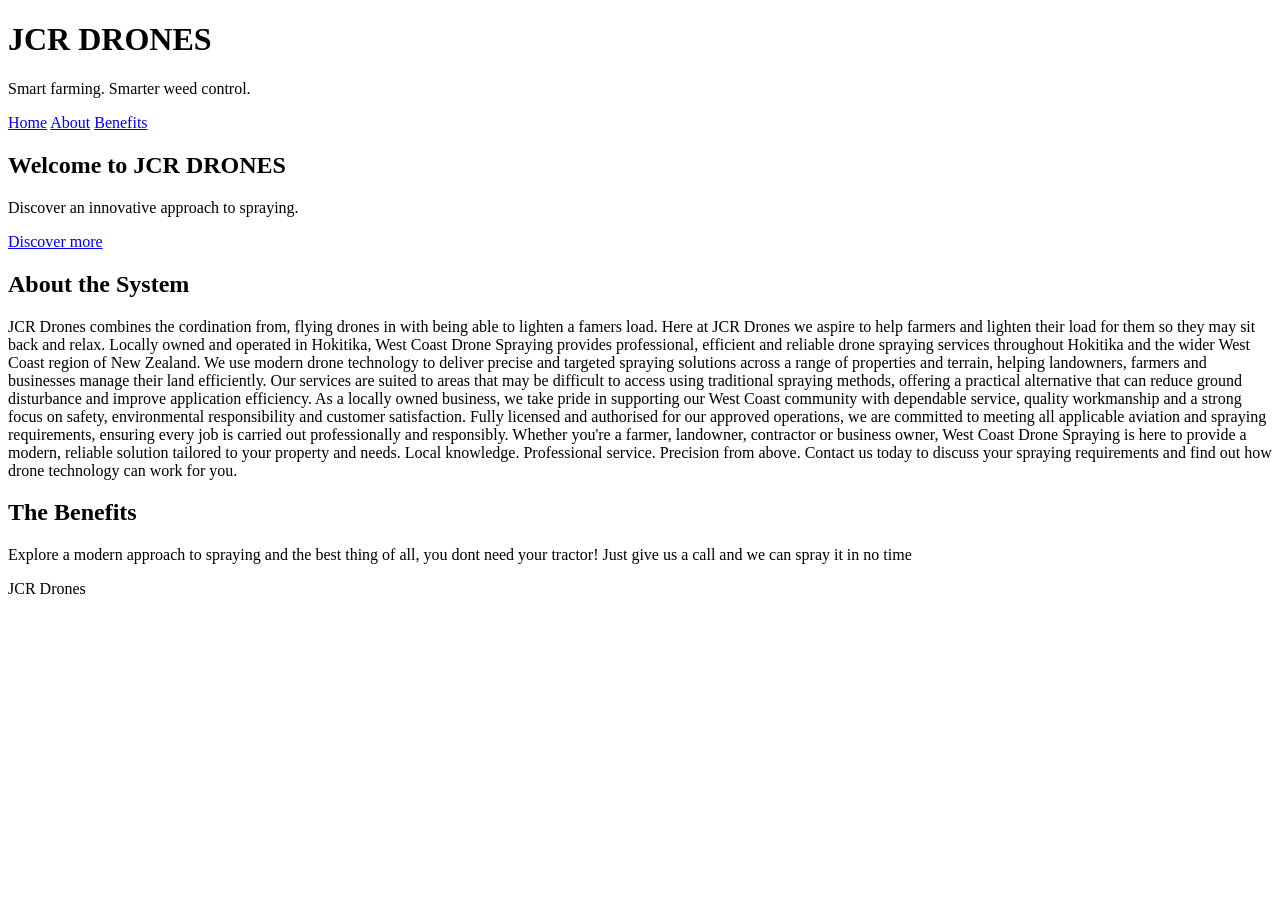
==== Index.html @ 0aa04516 "Add files via upload" ====
<!DOCTYPE html>
<html lang="en">
<head>
    <meta charset="UTF-8">
    <meta name="viewport" content="width=device-width, initial-scale=1.0">
    <title>JCR Drones</title>
    <link rel="stylesheet" href="style.css">
</head>
<body>

    <header>
        <h1>JCR DRONES</h1>
        <p>Smart farming. Smarter weed control.</p>
    </header>

    <nav>
        <a href="#home">Home</a>
        <a href="#about">About</a>
        <a href="#benefits">Benefits</a>
    </nav>

    <section id="home" class="hero">
        <h2>Welcome to JCR DRONES</h2>
        <p>Discover an innovative approach to spraying.</p>
        <a class="button" href="#about">Discover more</a>
    </section>

    <section id="about">
        <h2>About the System</h2>
        <p>
            JCR Drones combines the cordination from, flying drones in with being able to lighten a famers load.
            Here at JCR Drones we aspire to help farmers and lighten their load for them so they may sit back and relax.
			Locally owned and operated in Hokitika, West Coast Drone Spraying provides professional, efficient and reliable drone spraying services throughout Hokitika and the wider West Coast region of New Zealand.

We use modern drone technology to deliver precise and targeted spraying solutions across a range of properties and terrain, helping landowners, farmers and businesses manage their land efficiently. Our services are suited to areas that may be difficult to access using traditional spraying methods, offering a practical alternative that can reduce ground disturbance and improve application efficiency.

As a locally owned business, we take pride in supporting our West Coast community with dependable service, quality workmanship and a strong focus on safety, environmental responsibility and customer satisfaction.

Fully licensed and authorised for our approved operations, we are committed to meeting all applicable aviation and spraying requirements, ensuring every job is carried out professionally and responsibly.

Whether you're a farmer, landowner, contractor or business owner, West Coast Drone Spraying is here to provide a modern, reliable solution tailored to your property and needs.

Local knowledge. Professional service. Precision from above.

Contact us today to discuss your spraying requirements and find out how drone technology can work for you.
        </p>
    </section>

    <section id="benefits">
        <h2>The Benefits</h2>
        <p>Explore a modern approach to spraying and the best thing of all, you dont need your tractor! Just give us a call and we can spray it in no time</p>
    </section>

    <footer>
        <p>JCR Drones</p>
    </footer>

</body>
</html>
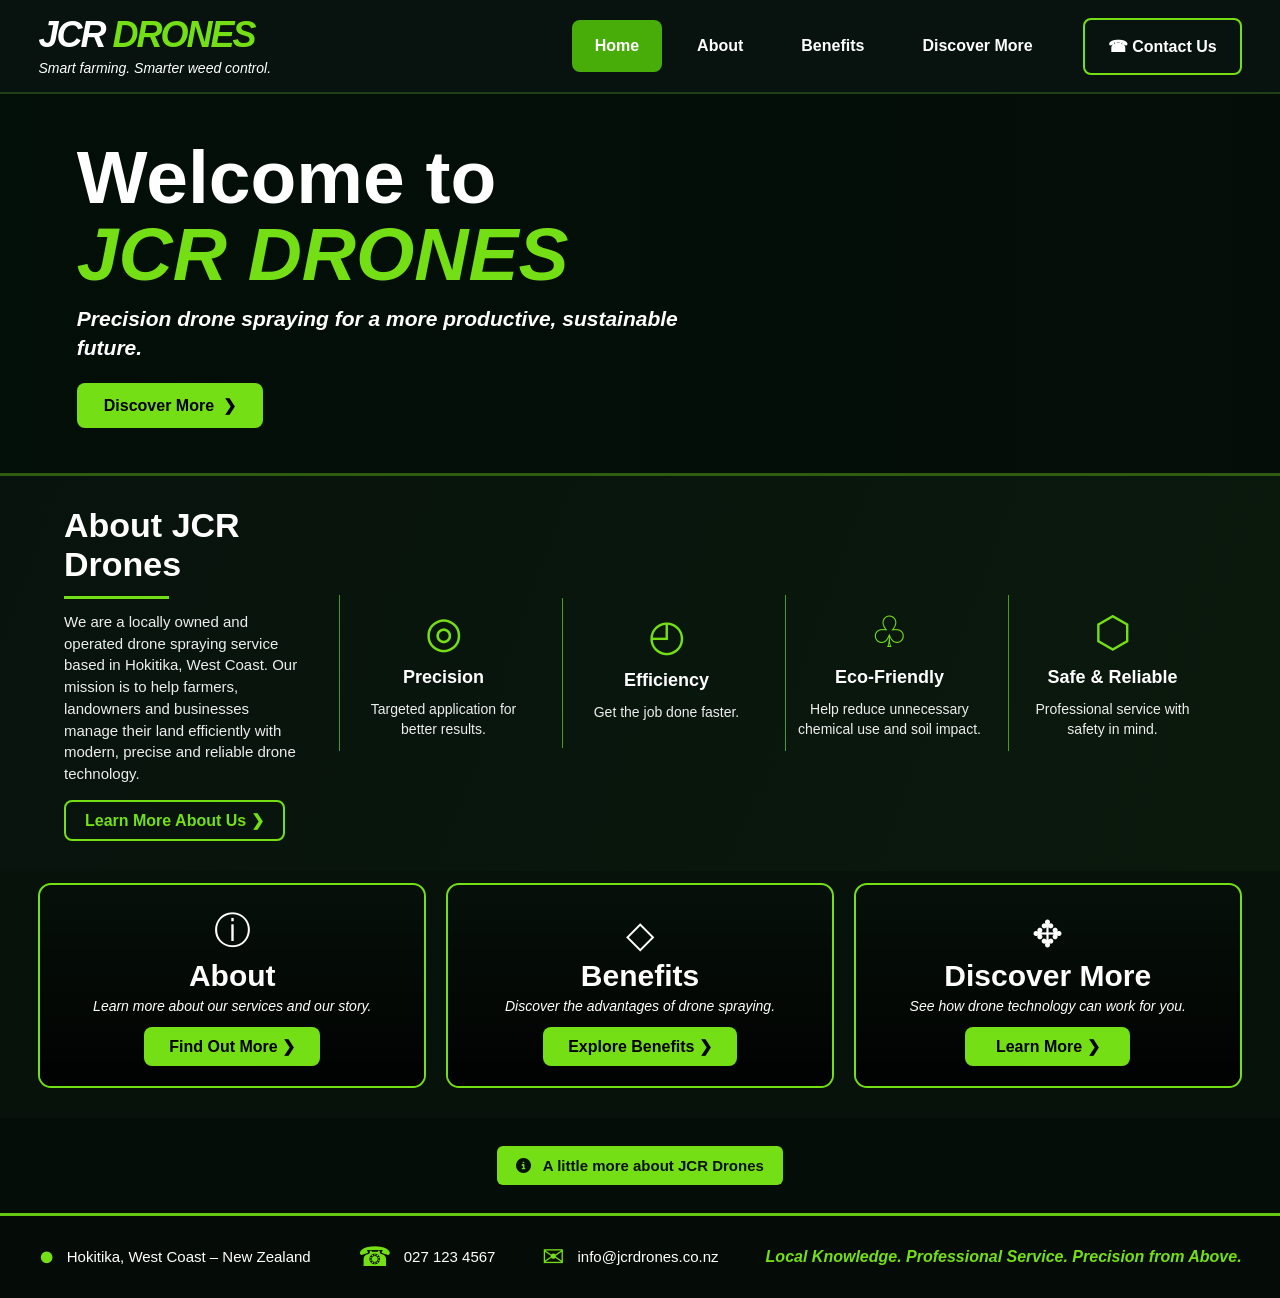
==== commit 2675f9f5: "Add files via upload" ====
--- a/Index.html
+++ b/Index.html
@@ -1,59 +1,570 @@
+
 <!DOCTYPE html>
 <html lang="en">
 <head>
-    <meta charset="UTF-8">
-    <meta name="viewport" content="width=device-width, initial-scale=1.0">
-    <title>JCR Drones</title>
-    <link rel="stylesheet" href="style.css">
+<meta charset="UTF-8">
+<meta name="viewport" content="width=device-width, initial-scale=1.0">
+<title>JCR Drones | Precision Farming Above</title>
+
+<style>
+* {
+  margin: 0;
+  padding: 0;
+  box-sizing: border-box;
+}
+
+body {
+  background: #050d09;
+  color: white;
+  font-family: Arial, sans-serif;
+}
+
+:root {
+  --green: #75df16;
+  --dark: #06100b;
+}
+
+/* HEADER */
+
+header {
+  min-height: 94px;
+  padding: 12px 3%;
+  display: flex;
+  align-items: center;
+  justify-content: space-between;
+  gap: 20px;
+  background: #08130f;
+  border-bottom: 2px solid #1e4019;
+}
+
+.logo {
+  font-size: 36px;
+  font-weight: 900;
+  font-style: italic;
+  letter-spacing: -2px;
+  line-height: 1;
+}
+
+.logo span {
+  color: var(--green);
+}
+
+.logo small {
+  display: block;
+  font-size: 14px;
+  font-weight: normal;
+  letter-spacing: 0;
+  margin-top: 8px;
+}
+
+nav {
+  display: flex;
+  align-items: center;
+  gap: 12px;
+  flex-wrap: wrap;
+}
+
+nav a {
+  padding: 17px 23px;
+  color: white;
+  text-decoration: none;
+  font-weight: bold;
+  border-radius: 8px;
+}
+
+nav a:hover,
+nav a.active {
+  background: #48ad08;
+}
+
+nav .contact-link {
+  border: 2px solid var(--green);
+  margin-left: 15px;
+}
+
+/* BUTTONS */
+
+.button {
+  display: inline-block;
+  padding: 13px 27px;
+  background: var(--green);
+  color: black;
+  text-decoration: none;
+  font-weight: bold;
+  border-radius: 8px;
+  transition: .2s;
+}
+
+.button:hover {
+  background: white;
+  transform: translateY(-2px);
+}
+
+/* HERO */
+
+.hero {
+  min-height: 360px;
+  display: flex;
+  align-items: center;
+  padding: 45px 6%;
+  background:
+    linear-gradient(90deg,
+      rgba(2,15,7,.94) 0%,
+      rgba(2,15,7,.72) 38%,
+      rgba(2,15,7,.05) 100%),
+    url("https://images.unsplash.com/photo-1473968512647-3e447244af8f?auto=format&fit=crop&w=1800&q=85")
+    center 48% / cover no-repeat;
+  border-bottom: 3px solid #305c12;
+}
+
+.hero-content {
+  max-width: 650px;
+}
+
+.hero h1 {
+  font-size: clamp(42px, 6vw, 75px);
+  line-height: 1.02;
+  margin-bottom: 12px;
+}
+
+.hero h1 span {
+  color: var(--green);
+  font-style: italic;
+}
+
+.hero p {
+  font-size: 21px;
+  font-weight: bold;
+  font-style: italic;
+  line-height: 1.4;
+  margin-bottom: 20px;
+}
+
+/* ABOUT AND FEATURES */
+
+.about {
+  padding: 30px 5%;
+  display: grid;
+  grid-template-columns: 1.25fr repeat(4, 1fr);
+  align-items: center;
+  gap: 15px;
+  background: linear-gradient(110deg, #07130c, #0b190d);
+}
+
+.about-text {
+  padding-right: 22px;
+}
+
+.about-text h2 {
+  font-size: 34px;
+  margin-bottom: 12px;
+}
+
+.underline {
+  width: 105px;
+  height: 3px;
+  background: var(--green);
+  margin-bottom: 12px;
+}
+
+.about-text p {
+  font-size: 15px;
+  line-height: 1.45;
+  color: #eee;
+}
+
+.about-text .button {
+  margin-top: 15px;
+  padding: 9px 19px;
+  background: transparent;
+  color: var(--green);
+  border: 2px solid var(--green);
+}
+
+.feature {
+  min-height: 150px;
+  text-align: center;
+  padding: 12px;
+  border-left: 1px solid #4d9b12;
+}
+
+.feature-icon {
+  font-size: 43px;
+  color: var(--green);
+  margin-bottom: 10px;
+}
+
+.feature h3 {
+  font-size: 18px;
+  margin-bottom: 12px;
+}
+
+.feature p {
+  color: #eee;
+  font-size: 14px;
+  line-height: 1.4;
+}
+
+/* IMAGE CARDS */
+
+.cards {
+  padding: 12px 3% 30px;
+  display: grid;
+  grid-template-columns: repeat(3, 1fr);
+  gap: 20px;
+  background: #07120b;
+}
+
+.card {
+  min-height: 205px;
+  position: relative;
+  display: flex;
+  flex-direction: column;
+  justify-content: flex-end;
+  align-items: center;
+  text-align: center;
+  padding: 20px;
+  overflow: hidden;
+  border: 2px solid var(--green);
+  border-radius: 13px;
+  background-size: cover;
+  background-position: center;
+  isolation: isolate;
+}
+
+.card::before {
+  content: "";
+  position: absolute;
+  inset: 0;
+  background: linear-gradient(
+    to top,
+    rgba(0,0,0,.9),
+    rgba(0,0,0,.12)
+  );
+  z-index: -1;
+}
+
+.card-icon {
+  font-size: 37px;
+  margin-bottom: 3px;
+}
+
+.card h2 {
+  font-size: 30px;
+  margin-bottom: 5px;
+}
+
+.card p {
+  font-style: italic;
+  font-size: 14px;
+  margin-bottom: 13px;
+}
+
+.card .button {
+  padding: 10px 25px;
+  min-width: 165px;
+}
+
+.about-card {
+  background-image: url("https://images.unsplash.com/photo-1500382017468-9049fed747ef?auto=format&fit=crop&w=900&q=85");
+}
+
+.benefits-card {
+  background-image: url("https://images.unsplash.com/photo-1464226184884-fa280b87c399?auto=format&fit=crop&w=900&q=85");
+}
+
+.discover-card {
+  background-image: url("https://images.unsplash.com/photo-1500937386664-56d1dfef3854?auto=format&fit=crop&w=900&q=85");
+}
+
+/* FOOTER */
+
+footer {
+  min-height: 85px;
+  padding: 20px 3%;
+  display: flex;
+  justify-content: space-between;
+  align-items: center;
+  flex-wrap: wrap;
+  gap: 18px;
+  border-top: 3px solid #65c914;
+  background: #050c08;
+}
+
+.footer-item {
+  display: flex;
+  align-items: center;
+  gap: 12px;
+  font-size: 15px;
+}
+
+.footer-icon {
+  color: var(--green);
+  font-size: 27px;
+}
+
+.tagline {
+  color: var(--green);
+  font-weight: bold;
+  font-style: italic;
+}
+
+/* MOBILE */
+
+@media(max-width: 950px) {
+  header {
+    flex-direction: column;
+    padding: 20px;
+  }
+
+  nav {
+    justify-content: center;
+  }
+
+  .about {
+    grid-template-columns: repeat(2, 1fr);
+  }
+
+  .about-text {
+    grid-column: 1 / -1;
+  }
+
+  .feature {
+    border-left: none;
+    border-top: 1px solid #4d9b12;
+  }
+
+  .cards {
+    grid-template-columns: 1fr;
+  }
+}
+
+@media(max-width: 600px) {
+  nav {
+    gap: 3px;
+  }
+
+  nav a {
+    padding: 10px;
+    font-size: 13px;
+  }
+
+  nav .contact-link {
+    margin-left: 0;
+  }
+
+  .hero {
+    min-height: 400px;
+    padding: 35px 6%;
+    background-position: center;
+  }
+
+  .hero p {
+    font-size: 17px;
+  }
+
+  .about {
+    padding: 30px 5%;
+  }
+
+  .about-text h2 {
+    font-size: 28px;
+  }
+
+  .feature h3 {
+    font-size: 15px;
+  }
+
+  footer {
+    justify-content: center;
+    text-align: center;
+  }
+
+  .tagline {
+    width: 100%;
+  }
+}
+
+/* EXTRA INTERACTIVE INFORMATION */
+.extra-info{max-width:900px;margin:28px auto;padding:0 20px;text-align:center}
+.extra-info button{padding:11px 19px;background:var(--green);color:#07120b;border:0;border-radius:6px;font-weight:bold;font-size:15px;cursor:pointer;transition:.2s}
+.extra-info button:hover{background:white;transform:translateY(-2px)}
+.extra-info button i{margin-right:8px}
+.extra-info p{display:none;margin:15px auto 0;padding:17px 20px;max-width:760px;background:#102017;border-left:3px solid var(--green);border-radius:6px;color:#d7e0d8;line-height:1.7}
+.extra-info p.show{display:block}
+
+</style>
+ <link rel="stylesheet" href="https://cdnjs.cloudflare.com/ajax/libs/font-awesome/6.7.2/css/all.min.css">
 </head>
+
 <body>
 
-    <header>
-        <h1>JCR DRONES</h1>
-        <p>Smart farming. Smarter weed control.</p>
-    </header>
-
-    <nav>
-        <a href="#home">Home</a>
-        <a href="#about">About</a>
-        <a href="#benefits">Benefits</a>
-    </nav>
-
-    <section id="home" class="hero">
-        <h2>Welcome to JCR DRONES</h2>
-        <p>Discover an innovative approach to spraying.</p>
-        <a class="button" href="#about">Discover more</a>
-    </section>
-
-    <section id="about">
-        <h2>About the System</h2>
-        <p>
-            JCR Drones combines the cordination from, flying drones in with being able to lighten a famers load.
-            Here at JCR Drones we aspire to help farmers and lighten their load for them so they may sit back and relax.
-			Locally owned and operated in Hokitika, West Coast Drone Spraying provides professional, efficient and reliable drone spraying services throughout Hokitika and the wider West Coast region of New Zealand.
-
-We use modern drone technology to deliver precise and targeted spraying solutions across a range of properties and terrain, helping landowners, farmers and businesses manage their land efficiently. Our services are suited to areas that may be difficult to access using traditional spraying methods, offering a practical alternative that can reduce ground disturbance and improve application efficiency.
-
-As a locally owned business, we take pride in supporting our West Coast community with dependable service, quality workmanship and a strong focus on safety, environmental responsibility and customer satisfaction.
-
-Fully licensed and authorised for our approved operations, we are committed to meeting all applicable aviation and spraying requirements, ensuring every job is carried out professionally and responsibly.
-
-Whether you're a farmer, landowner, contractor or business owner, West Coast Drone Spraying is here to provide a modern, reliable solution tailored to your property and needs.
-
-Local knowledge. Professional service. Precision from above.
-
-Contact us today to discuss your spraying requirements and find out how drone technology can work for you.
-        </p>
-    </section>
-
-    <section id="benefits">
-        <h2>The Benefits</h2>
-        <p>Explore a modern approach to spraying and the best thing of all, you dont need your tractor! Just give us a call and we can spray it in no time</p>
-    </section>
-
-    <footer>
-        <p>JCR Drones</p>
-    </footer>
-
+<!-- HEADER -->
+
+<header>
+  <div class="logo">
+    JCR <span>DRONES</span>
+    <small>Smart farming. Smarter weed control.</small>
+  </div>
+
+  <nav>
+    <a href="Index.html" class="active">Home</a>
+    <a href="About.html">About</a>
+    <a href="Benefits.html">Benefits</a>
+    <a href="discover.html">Discover More</a>
+    <a href="About.html#contact" class="contact-link">☎ Contact Us</a>
+  </nav>
+</header>
+
+<!-- HERO -->
+
+<section class="hero">
+  <div class="hero-content">
+    <h1>
+      Welcome to<br>
+      <span>JCR DRONES</span>
+    </h1>
+
+    <p>
+      Precision drone spraying for a more
+      productive, sustainable future.
+    </p>
+
+    <a href="discover.html" class="button">
+      Discover More&nbsp; ❯
+    </a>
+  </div>
+</section>
+
+<!-- ABOUT -->
+
+<section class="about">
+
+  <div class="about-text">
+    <h2>About JCR Drones</h2>
+    <div class="underline"></div>
+
+    <p>
+      We are a locally owned and operated
+      drone spraying service based in Hokitika,
+      West Coast. Our mission is to help farmers,
+      landowners and businesses manage their
+      land efficiently with modern, precise
+      and reliable drone technology.
+    </p>
+
+    <a href="About.html" class="button">
+      Learn More About Us ❯
+    </a>
+  </div>
+
+  <div class="feature">
+    <div class="feature-icon">◎</div>
+    <h3>Precision</h3>
+    <p>Targeted application for better results.</p>
+  </div>
+
+  <div class="feature">
+    <div class="feature-icon">◴</div>
+    <h3>Efficiency</h3>
+    <p>Get the job done faster.</p>
+  </div>
+
+  <div class="feature">
+    <div class="feature-icon">♧</div>
+    <h3>Eco-Friendly</h3>
+    <p>Help reduce unnecessary chemical use and soil impact.</p>
+  </div>
+
+  <div class="feature">
+    <div class="feature-icon">⬡</div>
+    <h3>Safe & Reliable</h3>
+    <p>Professional service with safety in mind.</p>
+  </div>
+
+</section>
+
+<!-- THREE MAIN CARDS -->
+
+<section class="cards">
+
+  <div class="card about-card">
+    <div class="card-icon">ⓘ</div>
+    <h2>About</h2>
+    <p>Learn more about our services and our story.</p>
+    <a href="About.html" class="button">
+      Find Out More ❯
+    </a>
+  </div>
+
+  <div class="card benefits-card">
+    <div class="card-icon">◇</div>
+    <h2>Benefits</h2>
+    <p>Discover the advantages of drone spraying.</p>
+    <a href="Benefits.html" class="button">
+      Explore Benefits ❯
+    </a>
+  </div>
+
+  <div class="card discover-card">
+    <div class="card-icon">✥</div>
+    <h2>Discover More</h2>
+    <p>See how drone technology can work for you.</p>
+    <a href="discover.html" class="button">
+      Learn More ❯
+    </a>
+  </div>
+
+</section>
+
+<!-- FOOTER -->
+
+
+<section class="extra-info" aria-label="More information">
+  <button type="button" id="moreInfoButton" aria-expanded="false" aria-controls="moreInfoText"><i class="fa-solid fa-circle-info" aria-hidden="true"></i> A little more about JCR Drones</button>
+  <p id="moreInfoText">JCR Drones is based in Hokitika and provides a local option for suitable agricultural and land-management spraying jobs. Contact us to discuss your property and requirements.</p>
+</section>
+
+<footer>
+
+  <div class="footer-item">
+    <span class="footer-icon">●</span>
+    Hokitika, West Coast – New Zealand
+  </div>
+
+  <div class="footer-item">
+    <span class="footer-icon">☎</span>
+    027 123 4567
+  </div>
+
+  <div class="footer-item">
+    <span class="footer-icon">✉</span>
+    info@jcrdrones.co.nz
+  </div>
+
+  <div class="tagline">
+    Local Knowledge. Professional Service.
+    Precision from Above.
+  </div>
+
+</footer>
+
+
+<script>
+// Toggle the additional information when the visitor selects the button.
+document.addEventListener("DOMContentLoaded", function () {
+  const button = document.getElementById("moreInfoButton");
+  const information = document.getElementById("moreInfoText");
+  if (button && information) {
+    button.addEventListener("click", function () {
+      const isOpen = information.classList.toggle("show");
+      button.setAttribute("aria-expanded", String(isOpen));
+      button.innerHTML = (isOpen
+        ? '<i class="fa-solid fa-circle-minus" aria-hidden="true"></i> Hide information'
+        : '<i class="fa-solid fa-circle-info" aria-hidden="true"></i> A little more about JCR Drones');
+    });
+  }
+});
+</script>
 </body>
-</html>+</html>
